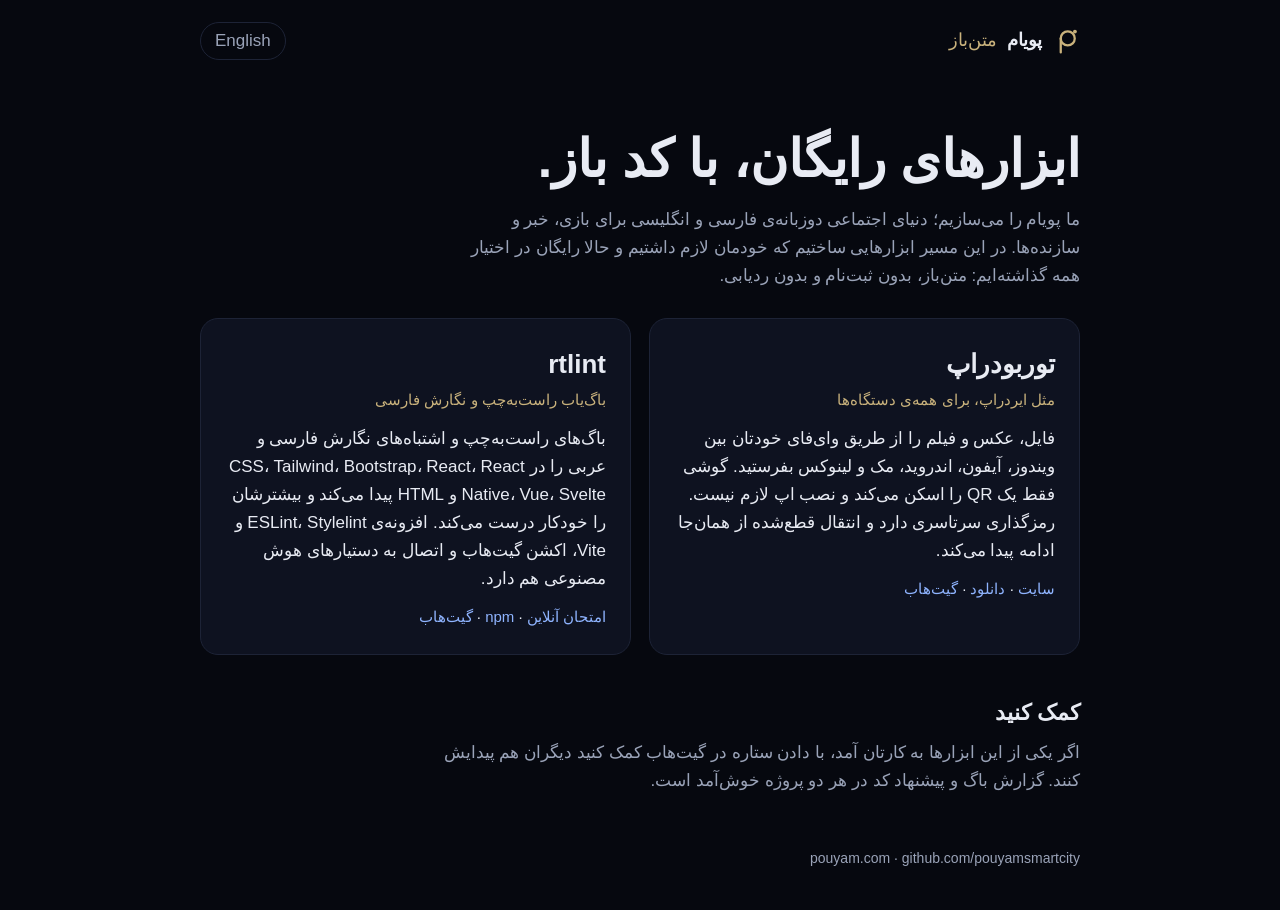
==== fa/index.html @ fc16f8ad "Pouyam open source home page (en + fa), robots.txt and sitemaps" ====
<!doctype html>
<html lang="fa" dir="rtl">
<head>
<meta charset="utf-8">
<meta name="viewport" content="width=device-width, initial-scale=1">
<title>ابزارهای متن‌باز پویام: رایگان، برای فارسی‌زبان‌ها و همه</title>
<meta name="description" content="ابزارهای رایگان و متن‌باز پویام: rtlint باگ‌های راست‌به‌چپ و اشتباه‌های نگارش فارسی را در کد پیدا و درست می‌کند؛ توربودراپ مثل ایردراپ فایل را بین ویندوز، آیفون، اندروید، مک و لینوکس می‌فرستد.">
<link rel="canonical" href="https://pouyamsmartcity.github.io/fa/">
<link rel="alternate" hreflang="en" href="https://pouyamsmartcity.github.io/">
<link rel="alternate" hreflang="fa" href="https://pouyamsmartcity.github.io/fa/">
<link rel="alternate" hreflang="x-default" href="https://pouyamsmartcity.github.io/">
<link rel="icon" href="../pouyam-mark.svg" type="image/svg+xml">
<meta property="og:type" content="website">
<meta property="og:site_name" content="ابزارهای متن‌باز پویام">
<meta property="og:title" content="ابزارهای متن‌باز پویام">
<meta property="og:description" content="rtlint (باگ‌یاب راست‌به‌چپ و نگارش فارسی) و توربودراپ (ایردراپ برای همه‌ی دستگاه‌ها). رایگان و متن‌باز.">
<meta property="og:url" content="https://pouyamsmartcity.github.io/fa/">
<meta property="og:locale" content="fa_IR">
<meta name="twitter:card" content="summary">
<link rel="stylesheet" href="../style.css">
</head>
<body>
<header class="top">
  <a class="brand" href="https://www.pouyam.com/?utm_source=oss-home-fa"><img src="../pouyam-mark.svg" alt="" width="28" height="28"> پویام <span>متن‌باز</span></a>
  <a class="lang" href="../" hreflang="en" lang="en">English</a>
</header>
<main>
  <section class="hero">
    <h1>ابزارهای رایگان، با کد باز.</h1>
    <p>ما پویام را می‌سازیم؛ دنیای اجتماعی دوزبانه‌ی فارسی و انگلیسی برای بازی، خبر و سازنده‌ها. در این مسیر ابزارهایی ساختیم که خودمان لازم داشتیم و حالا رایگان در اختیار همه گذاشته‌ایم: متن‌باز، بدون ثبت‌نام و بدون ردیابی.</p>
  </section>
  <section class="projects">
    <article class="card">
      <h2><a href="https://pouyamsmartcity.github.io/turbodrop/fa/">توربودراپ</a></h2>
      <p class="tag">مثل ایردراپ، برای همه‌ی دستگاه‌ها</p>
      <p>فایل، عکس و فیلم را از طریق وای‌فای خودتان بین ویندوز، آیفون، اندروید، مک و لینوکس بفرستید. گوشی فقط یک QR را اسکن می‌کند و نصب اپ لازم نیست. رمزگذاری سرتاسری دارد و انتقال قطع‌شده از همان‌جا ادامه پیدا می‌کند.</p>
      <p class="links"><a href="https://pouyamsmartcity.github.io/turbodrop/fa/">سایت</a> · <a href="https://pouyamsmartcity.github.io/turbodrop/download/">دانلود</a> · <a href="https://github.com/pouyamsmartcity/turbodrop">گیت‌هاب</a></p>
    </article>
    <article class="card">
      <h2><a href="https://pouyamsmartcity.github.io/rtlint/playground/">rtlint</a></h2>
      <p class="tag">باگ‌یاب راست‌به‌چپ و نگارش فارسی</p>
      <p>باگ‌های راست‌به‌چپ و اشتباه‌های نگارش فارسی و عربی را در CSS، Tailwind، Bootstrap، React، React Native، Vue، Svelte و HTML پیدا می‌کند و بیشترشان را خودکار درست می‌کند. افزونه‌ی ESLint، Stylelint و Vite، اکشن گیت‌هاب و اتصال به دستیارهای هوش مصنوعی هم دارد.</p>
      <p class="links"><a href="https://pouyamsmartcity.github.io/rtlint/playground/">امتحان آنلاین</a> · <a href="https://www.npmjs.com/package/@pouyam/rtlint">npm</a> · <a href="https://github.com/pouyamsmartcity/rtlint">گیت‌هاب</a></p>
    </article>
  </section>
  <section class="help">
    <h2>کمک کنید</h2>
    <p>اگر یکی از این ابزارها به کارتان آمد، با دادن ستاره در گیت‌هاب کمک کنید دیگران هم پیدایش کنند. گزارش باگ و پیشنهاد کد در هر دو پروژه خوش‌آمد است.</p>
  </section>
</main>
<footer><a href="https://www.pouyam.com/?utm_source=oss-home-fa">pouyam.com</a> · <a href="https://github.com/pouyamsmartcity">github.com/pouyamsmartcity</a></footer>
</body>
</html>
---- style.css ----
:root {
  --bg: #06080f;
  --panel: #0e1220;
  --line: #1d2336;
  --text: #e8ebf3;
  --muted: #9aa3b8;
  --gold: #c9b27c;
  --link: #8fb4ff;
  color-scheme: dark;
}

* { box-sizing: border-box; }

body {
  margin: 0;
  background: var(--bg);
  color: var(--text);
  font: 17px/1.65 Inter, 'Segoe UI', system-ui, -apple-system, sans-serif;
}

:lang(fa) body, html[lang="fa"] body { font-family: Vazirmatn, Tahoma, sans-serif; }

a { color: var(--link); text-decoration: none; }
a:hover { text-decoration: underline; }

.top, main, footer { max-width: 920px; margin: 0 auto; padding: 0 20px; }

.top {
  display: flex;
  align-items: center;
  justify-content: space-between;
  padding-block: 22px;
}

.brand { display: inline-flex; align-items: center; gap: 10px; color: var(--text); font-weight: 700; font-size: 18px; }
.brand span { color: var(--gold); font-weight: 400; }
.lang { color: var(--muted); border: 1px solid var(--line); border-radius: 999px; padding: 4px 14px; }

.hero { padding-block: 48px 28px; }
.hero h1 { font-size: clamp(32px, 6vw, 52px); line-height: 1.15; margin: 0 0 16px; letter-spacing: -0.02em; }
html[lang="fa"] .hero h1 { letter-spacing: 0; }
.hero p { color: var(--muted); max-width: 640px; margin: 0; }

.projects { display: grid; grid-template-columns: repeat(auto-fit, minmax(280px, 1fr)); gap: 18px; }

.card {
  background: var(--panel);
  border: 1px solid var(--line);
  border-radius: 18px;
  padding: 24px;
}
.card h2 { margin: 0; font-size: 26px; }
.card h2 a { color: var(--text); }
.card .tag { color: var(--gold); margin: 2px 0 12px; font-size: 15px; }
.card p { margin: 0 0 12px; }
.card .links { margin: 0; font-size: 15px; }

.help { padding-block: 40px 12px; }
.help h2 { font-size: 22px; margin: 0 0 8px; }
.help p { color: var(--muted); margin: 0; max-width: 640px; }

footer { padding-block: 40px; color: var(--muted); font-size: 14px; }
footer a { color: var(--muted); }
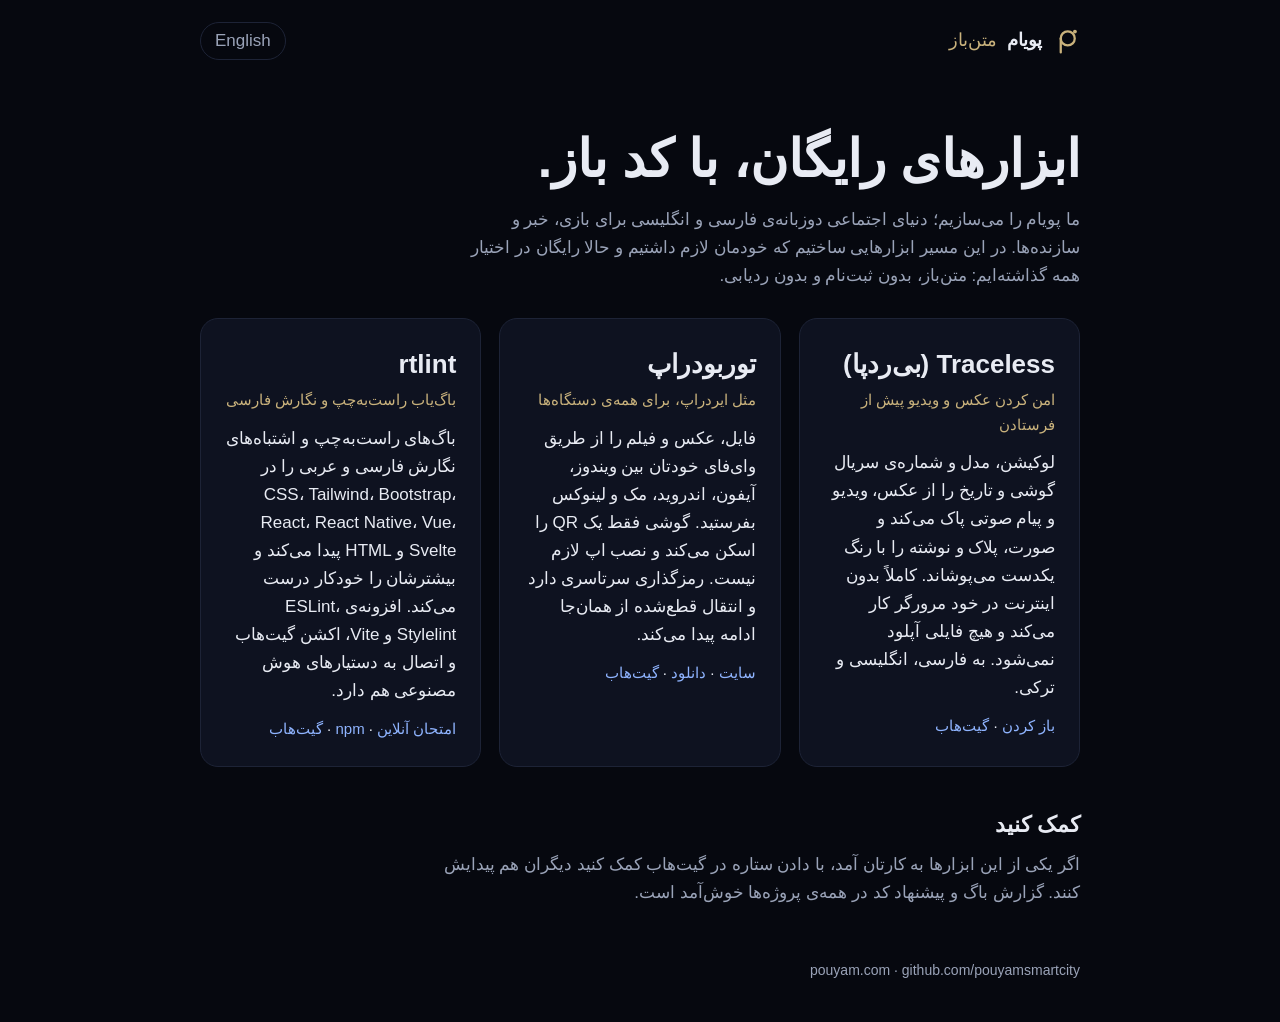
==== commit 646d4cd2: "Add Traceless to the project list (English and Persian), its sitemap to robots.txt" ====
--- a/fa/index.html
+++ b/fa/index.html
@@ -4,7 +4,7 @@
 <meta charset="utf-8">
 <meta name="viewport" content="width=device-width, initial-scale=1">
 <title>ابزارهای متن‌باز پویام: رایگان، برای فارسی‌زبان‌ها و همه</title>
-<meta name="description" content="ابزارهای رایگان و متن‌باز پویام: rtlint باگ‌های راست‌به‌چپ و اشتباه‌های نگارش فارسی را در کد پیدا و درست می‌کند؛ توربودراپ مثل ایردراپ فایل را بین ویندوز، آیفون، اندروید، مک و لینوکس می‌فرستد.">
+<meta name="description" content="ابزارهای رایگان و متن‌باز پویام: Traceless (بی‌ردپا) لوکیشن و اطلاعات پنهان عکس و ویدیو را پاک می‌کند و صورت‌ها را بدون اینترنت می‌پوشاند؛ rtlint باگ‌های راست‌به‌چپ و اشتباه‌های نگارش فارسی را در کد پیدا و درست می‌کند؛ توربودراپ مثل ایردراپ فایل را بین ویندوز، آیفون، اندروید، مک و لینوکس می‌فرستد.">
 <link rel="canonical" href="https://pouyamsmartcity.github.io/fa/">
 <link rel="alternate" hreflang="en" href="https://pouyamsmartcity.github.io/">
 <link rel="alternate" hreflang="fa" href="https://pouyamsmartcity.github.io/fa/">
@@ -13,7 +13,7 @@
 <meta property="og:type" content="website">
 <meta property="og:site_name" content="ابزارهای متن‌باز پویام">
 <meta property="og:title" content="ابزارهای متن‌باز پویام">
-<meta property="og:description" content="rtlint (باگ‌یاب راست‌به‌چپ و نگارش فارسی) و توربودراپ (ایردراپ برای همه‌ی دستگاه‌ها). رایگان و متن‌باز.">
+<meta property="og:description" content="Traceless (امن کردن عکس و ویدیو پیش از فرستادن)، rtlint (باگ‌یاب راست‌به‌چپ و نگارش فارسی) و توربودراپ (ایردراپ برای همه‌ی دستگاه‌ها). رایگان و متن‌باز.">
 <meta property="og:url" content="https://pouyamsmartcity.github.io/fa/">
 <meta property="og:locale" content="fa_IR">
 <meta name="twitter:card" content="summary">
@@ -31,6 +31,12 @@
   </section>
   <section class="projects">
     <article class="card">
+      <h2><a href="https://pouyamsmartcity.github.io/traceless/fa/">Traceless (بی‌ردپا)</a></h2>
+      <p class="tag">امن کردن عکس و ویدیو پیش از فرستادن</p>
+      <p>لوکیشن، مدل و شماره‌ی سریال گوشی و تاریخ را از عکس، ویدیو و پیام صوتی پاک می‌کند و صورت، پلاک و نوشته را با رنگ یکدست می‌پوشاند. کاملاً بدون اینترنت در خود مرورگر کار می‌کند و هیچ فایلی آپلود نمی‌شود. به فارسی، انگلیسی و ترکی.</p>
+      <p class="links"><a href="https://pouyamsmartcity.github.io/traceless/fa/">باز کردن</a> · <a href="https://github.com/pouyamsmartcity/traceless">گیت‌هاب</a></p>
+    </article>
+    <article class="card">
       <h2><a href="https://pouyamsmartcity.github.io/turbodrop/fa/">توربودراپ</a></h2>
       <p class="tag">مثل ایردراپ، برای همه‌ی دستگاه‌ها</p>
       <p>فایل، عکس و فیلم را از طریق وای‌فای خودتان بین ویندوز، آیفون، اندروید، مک و لینوکس بفرستید. گوشی فقط یک QR را اسکن می‌کند و نصب اپ لازم نیست. رمزگذاری سرتاسری دارد و انتقال قطع‌شده از همان‌جا ادامه پیدا می‌کند.</p>
@@ -45,7 +51,7 @@
   </section>
   <section class="help">
     <h2>کمک کنید</h2>
-    <p>اگر یکی از این ابزارها به کارتان آمد، با دادن ستاره در گیت‌هاب کمک کنید دیگران هم پیدایش کنند. گزارش باگ و پیشنهاد کد در هر دو پروژه خوش‌آمد است.</p>
+    <p>اگر یکی از این ابزارها به کارتان آمد، با دادن ستاره در گیت‌هاب کمک کنید دیگران هم پیدایش کنند. گزارش باگ و پیشنهاد کد در همه‌ی پروژه‌ها خوش‌آمد است.</p>
   </section>
 </main>
 <footer><a href="https://www.pouyam.com/?utm_source=oss-home-fa">pouyam.com</a> · <a href="https://github.com/pouyamsmartcity">github.com/pouyamsmartcity</a></footer>
